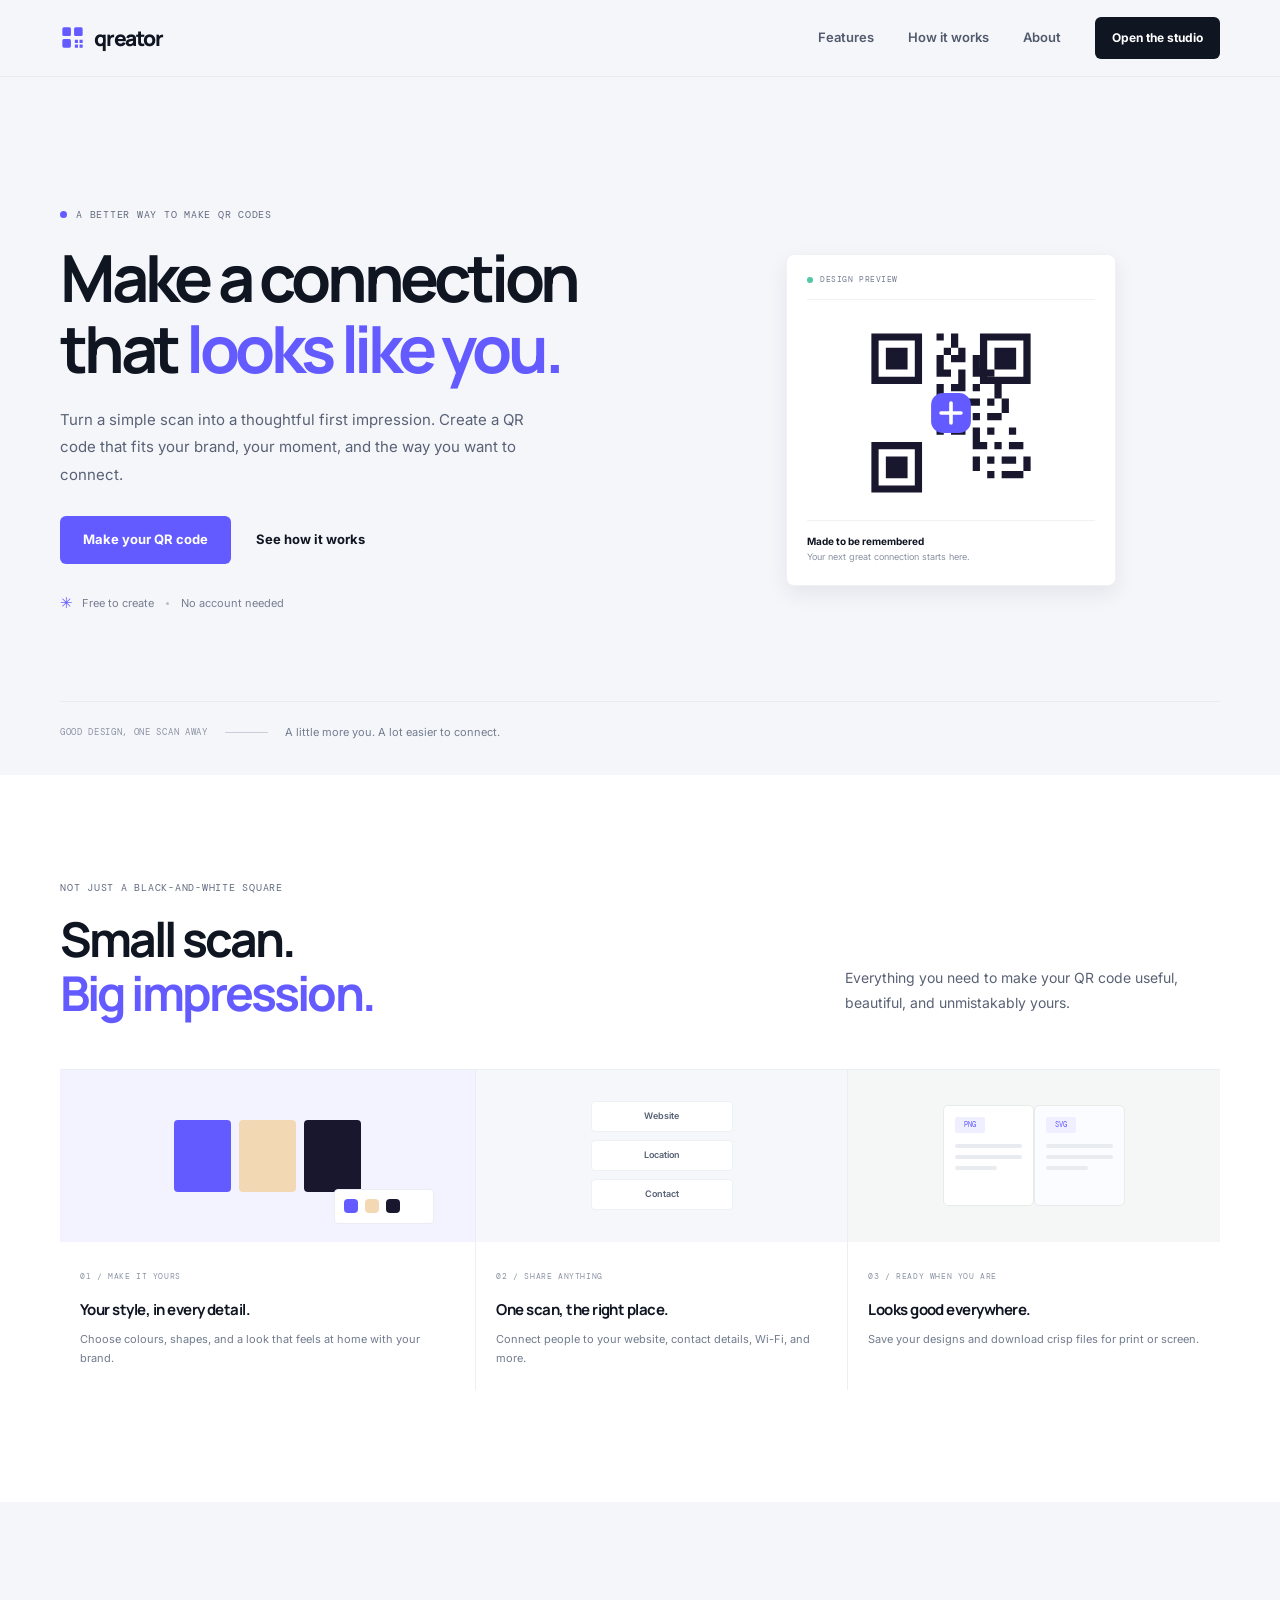
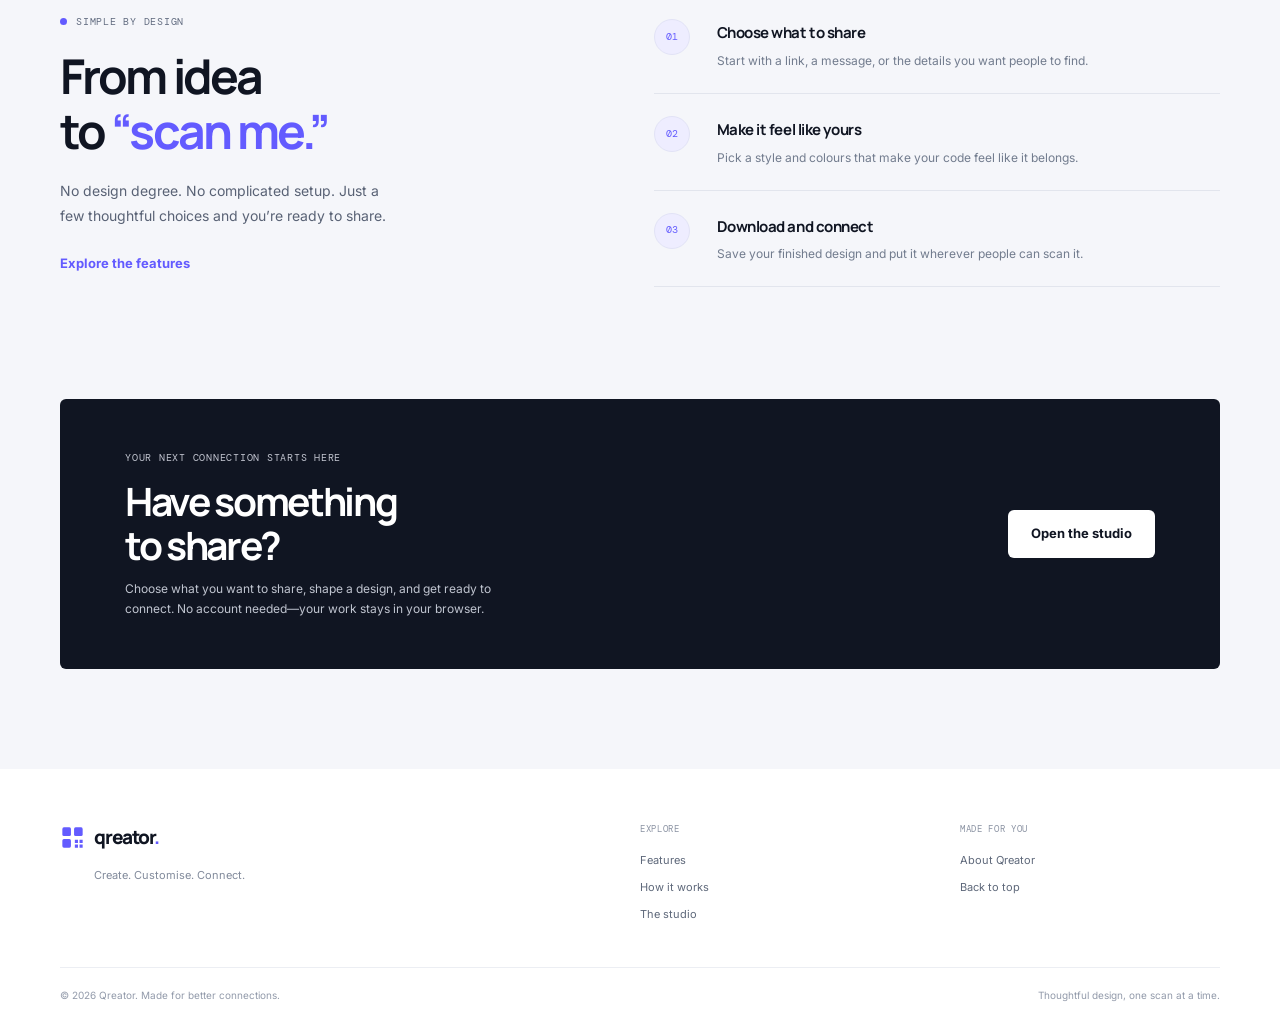
==== index.html @ a84fcf18 "Initial commit: Qreator QR creator app" ====
<!doctype html>
<html lang="en">
  <head>
    <meta charset="utf-8">
    <meta name="viewport" content="width=device-width, initial-scale=1">
    <meta name="theme-color" content="#f5f6fa">
    <meta
      name="description"
      content="Create a QR code that feels like yours. Qreator makes it simple to customise and share a polished QR code."
    >
    <title>Qreator</title>
    <link rel="preconnect" href="https://fonts.googleapis.com">
    <link rel="preconnect" href="https://fonts.gstatic.com" crossorigin>
    <link
      href="https://fonts.googleapis.com/css2?family=DM+Mono:wght@400;500&family=Inter:wght@400;500;600;700&family=Manrope:wght@400;500;600;700;800&display=swap"
      rel="stylesheet"
    >
    <link rel="stylesheet" href="css/style.css">
    <link rel="stylesheet" href="css/animations.css">
    <link rel="stylesheet" href="css/responsive.css">
    <script src="js/main.js" defer></script>
  </head>
  <body>
    <a class="skip-link" href="#main-content">Skip to content</a>

    <header class="site-header">
      <div class="container header-inner">
        <a class="brand" href="#home" aria-label="Qreator home">
          <span class="brand-mark" aria-hidden="true">
            <svg viewBox="0 0 32 32" fill="none">
              <rect x="3" y="3" width="11" height="11" rx="2" fill="currentColor"/>
              <rect x="18" y="3" width="11" height="11" rx="2" fill="currentColor"/>
              <rect x="3" y="18" width="11" height="11" rx="2" fill="currentColor"/>
              <path d="M19 19h4v4h-4zm6 0h4v4h-4zm-6 6h4v4h-4zm6 0h4v4h-4z" fill="currentColor"/>
            </svg>
          </span>
          <span>qreator<span class="brand-period"></span></span>
        </a>

        <button
          class="menu-toggle"
          type="button"
          aria-expanded="false"
          aria-controls="primary-navigation"
          aria-label="Open navigation menu"
        >
          <span></span>
          <span></span>
        </button>

        <nav class="navigation" id="primary-navigation" aria-label="Main navigation">
          <a class="nav-link" href="#features">Features</a>
          <a class="nav-link" href="#how-it-works">How it works</a>
          <a class="nav-link" href="#about">About</a>
          <a class="button button-small button-dark nav-cta" href="studio.html">
            Open the studio
          </a>
        </nav>
      </div>
    </header>

    <main id="main-content">
      <section class="hero section-space" id="home">
        <div class="container hero-grid">
          <div class="hero-copy">
            <p class="eyebrow"><span class="eyebrow-dot"></span> A better way to make QR codes</p>
            <h1>Make a connection<br>that <span>looks like you.</span></h1>
            <p class="hero-description">
              Turn a simple scan into a thoughtful first impression. Create a QR code that fits your
              brand, your moment, and the way you want to connect.
            </p>
            <div class="hero-actions">
              <a class="button button-primary" href="studio.html">
                Make your QR code
              </a>
              <a class="text-link" href="#how-it-works">See how it works</a>
            </div>
            <div class="hero-note">
              <span class="note-icon" aria-hidden="true">✳</span>
              Free to create <span class="note-divider"></span> No account needed
            </div>
          </div>

          <div class="hero-visual" aria-label="A preview of a custom Qreator QR design">
            <div class="design-card">
              <div class="design-card-top">
                <span class="preview-label"><span></span> DESIGN PREVIEW</span>
              </div>
              <div class="qr-art" aria-hidden="true">
                <svg viewBox="0 0 210 210" role="presentation">
                  <rect width="210" height="210" rx="14" fill="#fff"/>
                  <g fill="#19172d">
                    <path d="M17 17h56v56H17zm8 8v40h40V25zm8 8h24v24H33zM137 17h56v56h-56zm8 8v40h40V25zm8 8h24v24h-24zM17 137h56v56H17zm8 8v40h40v-40zm8 8h24v24H33z"/>
                    <path d="M89 17h8v8h-8zm16 0h8v16h-8zm-8 16h8v8h-8zm16 0h8v8h-8zm-24 8h8v16h-8zm16 0h16v8h-16zm24 0h8v16h-8zm-40 16h16v8H89zm24 0h8v16h-8zm16 0h16v8h-16zm16 0h8v8h-8zm-56 16h8v16h-8zm16 0h16v8h-16zm24 0h8v8h-8zm24 0h8v16h-8zm-64 16h8v8h-8zm16 0h8v16h-8zm16 0h16v8h-16zm24 0h8v8h-8zm16 0h8v16h-8zm-72 16h16v8h-16zm24 0h8v16h-8zm16 0h8v8h-8zm16 0h16v8h-16zm-56 16h8v8h-8zm16 0h16v8h-16zm24 0h8v16h-8zm16 0h8v8h-8zm24 0h8v8h-8zm-40 16h16v8h-16zm24 0h8v8h-8zm16 0h16v8h-16zm-40 16h8v16h-8zm16 0h8v8h-8zm16 0h16v8h-16zm24 0h8v16h-8zm-40 16h8v8h-8zm16 0h24v8h-24z"/>
                  </g>
                  <rect x="83" y="83" width="44" height="44" rx="13" fill="#635bff"/>
                  <path d="M94 105h22m-11-11v22" stroke="#fff" stroke-width="4" stroke-linecap="round"/>
                </svg>
              </div>
              <div class="design-card-caption">
                <div>
                  <strong>Made to be remembered</strong>
                  <span>Your next great connection starts here.</span>
                </div>
              </div>
            </div>
          </div>
        </div>
        <div class="hero-bottom container">
          <span class="hero-bottom-label">GOOD DESIGN, ONE SCAN AWAY</span>
          <span class="hero-bottom-line"></span>
          <span class="hero-bottom-copy">A little more you. A lot easier to connect.</span>
        </div>
      </section>

      <section class="features section-space" id="features">
        <div class="container">
          <div class="section-heading">
            <div>
              <p class="eyebrow">Not just a black-and-white square</p>
              <h2>Small scan.<br><span>Big impression.</span></h2>
            </div>
            <p class="section-intro">
              Everything you need to make your QR code useful, beautiful, and unmistakably yours.
            </p>
          </div>

          <div class="feature-grid">
            <article class="feature-card feature-card-large">
              <div class="feature-art feature-art-colour" aria-hidden="true">
                <div class="colour-tile tile-purple"></div>
                <div class="colour-tile tile-cream"></div>
                <div class="colour-tile tile-ink"></div>
                <div class="colour-picker"><span></span><i></i><i></i></div>
              </div>
              <div class="feature-card-copy">
                <span class="feature-index">01 / MAKE IT YOURS</span>
                <h3>Your style, in every detail.</h3>
                <p>Choose colours, shapes, and a look that feels at home with your brand.</p>
              </div>
            </article>
            <article class="feature-card">
              <div class="feature-art feature-art-links" aria-hidden="true">
                <div class="link-chip">Website</div>
                <div class="link-chip">Location</div>
                <div class="link-chip">Contact</div>
              </div>
              <div class="feature-card-copy">
                <span class="feature-index">02 / SHARE ANYTHING</span>
                <h3>One scan, the right place.</h3>
                <p>Connect people to your website, contact details, Wi-Fi, and more.</p>
              </div>
            </article>
            <article class="feature-card">
              <div class="feature-art feature-art-files" aria-hidden="true">
                <div class="file-preview"><span>PNG</span><i></i><i></i><i></i></div>
                <div class="file-preview file-preview-back"><span>SVG</span><i></i><i></i><i></i></div>
              </div>
              <div class="feature-card-copy">
                <span class="feature-index">03 / READY WHEN YOU ARE</span>
                <h3>Looks good everywhere.</h3>
                <p>Save your designs and download crisp files for print or screen.</p>
              </div>
            </article>
          </div>
        </div>
      </section>

      <section class="how-it-works section-space" id="how-it-works">
        <div class="container how-grid">
          <div class="how-copy">
            <p class="eyebrow"><span class="eyebrow-dot"></span> Simple by design</p>
            <h2>From idea<br>to <span>“scan me.”</span></h2>
            <p class="section-intro">
              No design degree. No complicated setup. Just a few thoughtful choices and you’re ready
              to share.
            </p>
            <a class="text-link text-link-purple" href="#features">Explore the features</a>
          </div>
          <ol class="steps-list">
            <li class="step-item">
              <span class="step-number">01</span>
              <div>
                <h3>Choose what to share</h3>
                <p>Start with a link, a message, or the details you want people to find.</p>
              </div>
            </li>
            <li class="step-item">
              <span class="step-number">02</span>
              <div>
                <h3>Make it feel like yours</h3>
                <p>Pick a style and colours that make your code feel like it belongs.</p>
              </div>
            </li>
            <li class="step-item">
              <span class="step-number">03</span>
              <div>
                <h3>Download and connect</h3>
                <p>Save your finished design and put it wherever people can scan it.</p>
              </div>
            </li>
          </ol>
        </div>
      </section>

      <section class="studio-preview section-space" id="studio-preview">
        <div class="container studio-callout">
          <div>
            <p class="eyebrow eyebrow-light">Your next connection starts here</p>
            <h2>Have something<br>to share?</h2>
            <p>Choose what you want to share, shape a design, and get ready to connect. No account needed—your work stays in your browser.</p>
          </div>
          <a class="button button-light" href="studio.html">
            Open the studio
          </a>
        </div>
      </section>
    </main>

    <footer class="site-footer" id="about">
      <div class="container footer-main">
        <div class="footer-brand-block">
          <a class="brand brand-footer" href="#home" aria-label="Qreator home">
            <span class="brand-mark" aria-hidden="true">
              <svg viewBox="0 0 32 32" fill="none">
                <rect x="3" y="3" width="11" height="11" rx="2" fill="currentColor"/>
                <rect x="18" y="3" width="11" height="11" rx="2" fill="currentColor"/>
                <rect x="3" y="18" width="11" height="11" rx="2" fill="currentColor"/>
                <path d="M19 19h4v4h-4zm6 0h4v4h-4zm-6 6h4v4h-4zm6 0h4v4h-4z" fill="currentColor"/>
              </svg>
            </span>
            <span>qreator<span class="brand-period">.</span></span>
          </a>
          <p>Create. Customise. Connect.</p>
        </div>
        <div class="footer-links">
          <span class="footer-label">EXPLORE</span>
          <a href="#features">Features</a>
          <a href="#how-it-works">How it works</a>
          <a href="studio.html">The studio</a>
        </div>
        <div class="footer-links">
          <span class="footer-label">MADE FOR YOU</span>
          <a href="#about">About Qreator</a>
          <a href="#home">Back to top</a>
        </div>
      </div>
      <div class="container footer-bottom">
        <span>© <span id="current-year">2026</span> Qreator. Made for better connections.</span>
        <span>Thoughtful design, one scan at a time.</span>
      </div>
    </footer>
  </body>
</html>
---- css/style.css ----
:root {
  color-scheme: light;
  --color-primary: #635bff;
  --color-navy: #101522;
  --color-lavender: #a5a0ff;
  --color-white: #ffffff;
  --color-slate: #8791a5;
  --color-muted: #596275;
  --color-background: #f5f6fa;
  --color-line: #e8eaf1;
  --font-heading: "Manrope", sans-serif;
  --font-body: "Inter", sans-serif;
  --font-label: "DM Mono", monospace;
  --content-width: 1160px;
}

* {
  box-sizing: border-box;
}

html {
  scroll-behavior: smooth;
  scroll-padding-top: 88px;
}

body {
  min-width: 320px;
  margin: 0;
  background: var(--color-background);
  color: var(--color-navy);
  font-family: var(--font-body);
  font-size: 15px;
  line-height: 1.65;
  -webkit-font-smoothing: antialiased;
}

body,
button,
a {
  -webkit-tap-highlight-color: transparent;
}

a {
  color: inherit;
  text-decoration: none;
}

button {
  font: inherit;
}

svg {
  display: block;
}

.container {
  width: min(var(--content-width), calc(100% - 64px));
  margin-inline: auto;
}

.section-space {
  padding-block: 112px;
}

.skip-link {
  position: fixed;
  z-index: 20;
  top: 12px;
  left: 12px;
  padding: 10px 16px;
  transform: translateY(-160%);
  border-radius: 8px;
  background: var(--color-navy);
  color: var(--color-white);
}

.skip-link:focus {
  transform: translateY(0);
}

.site-header {
  position: sticky;
  z-index: 10;
  top: 0;
  border-bottom: 1px solid rgb(16 21 34 / 6%);
  background: var(--color-background);
}

.header-inner {
  display: flex;
  min-height: 76px;
  align-items: center;
  justify-content: space-between;
}

.brand {
  display: inline-flex;
  align-items: center;
  gap: 9px;
  font-family: var(--font-heading);
  font-size: 21px;
  font-weight: 800;
  letter-spacing: -1.2px;
}

.brand-mark {
  width: 25px;
  color: var(--color-primary);
}

.brand-mark svg {
  width: 100%;
}

.brand-period {
  color: var(--color-primary);
}

.navigation {
  display: flex;
  align-items: center;
  gap: 34px;
}

.nav-link {
  color: #515a6c;
  font-size: 13px;
  font-weight: 600;
  transition: color 180ms ease;
}

.nav-link:hover,
.nav-link:focus-visible {
  color: var(--color-primary);
}

.button {
  display: inline-flex;
  min-height: 48px;
  align-items: center;
  justify-content: center;
  gap: 8px;
  padding: 0 22px;
  border: 1px solid transparent;
  border-radius: 6px;
  font-size: 13px;
  font-weight: 700;
  transition: background-color 160ms ease, color 160ms ease, border-color 160ms ease;
}

.button:focus-visible,
.text-link:focus-visible,
.nav-link:focus-visible,
.footer-links a:focus-visible {
  outline: 3px solid var(--color-lavender);
  outline-offset: 4px;
}

.button-small {
  min-height: 42px;
  padding-inline: 16px;
  font-size: 12px;
}

.button-dark {
  background: var(--color-navy);
  color: var(--color-white);
}

.button-dark:hover {
  background: #282f43;
}

.button-primary {
  background: var(--color-primary);
  color: var(--color-white);
}

.button-primary:hover {
  background: #5048eb;
}

.menu-toggle {
  display: none;
}

.hero {
  overflow: hidden;
  padding-top: 100px;
  padding-bottom: 34px;
}

.hero-grid {
  display: grid;
  min-height: 486px;
  align-items: center;
  grid-template-columns: 1fr 0.94fr;
  gap: 50px;
}

.hero-copy {
  padding-bottom: 18px;
}

.eyebrow {
  display: flex;
  align-items: center;
  gap: 9px;
  margin: 0 0 20px;
  color: #626c80;
  font-family: var(--font-label);
  font-size: 10px;
  letter-spacing: 0.075em;
  line-height: 1.5;
  text-transform: uppercase;
}

.eyebrow-dot {
  width: 7px;
  height: 7px;
  border-radius: 50%;
  background: var(--color-primary);
}

h1,
h2,
h3,
p {
  margin-top: 0;
}

h1,
h2,
h3 {
  font-family: var(--font-heading);
}

h1 {
  margin-bottom: 21px;
  font-size: clamp(42px, 5.25vw, 65px);
  font-weight: 700;
  letter-spacing: -0.065em;
  line-height: 1.1;
}

h1 span,
h2 span {
  color: var(--color-primary);
}

.hero-description {
  max-width: 470px;
  margin-bottom: 27px;
  color: var(--color-muted);
  font-size: 15px;
  line-height: 1.85;
}

.hero-actions {
  display: flex;
  align-items: center;
  gap: 25px;
}

.text-link {
  display: inline-flex;
  align-items: center;
  color: var(--color-navy);
  font-size: 13px;
  font-weight: 700;
  transition: color 160ms ease;
}

.text-link:hover {
  color: var(--color-primary);
}

.hero-note {
  display: flex;
  align-items: center;
  gap: 9px;
  margin-top: 27px;
  color: #777f91;
  font-size: 11px;
}

.note-icon {
  color: var(--color-primary);
  font-size: 15px;
}

.note-divider {
  width: 3px;
  height: 3px;
  margin-inline: 3px;
  border-radius: 50%;
  background: #b6bdc9;
}

.hero-visual {
  position: relative;
  display: grid;
  min-height: 475px;
  place-items: center;
}

.design-card {
  position: relative;
  z-index: 1;
  width: min(330px, 80%);
  padding: 18px 20px 20px;
  border: 1px solid rgb(16 21 34 / 6%);
  border-radius: 8px;
  background: var(--color-white);
  box-shadow: 0 8px 20px rgb(29 35 65 / 8%);
}

.design-card-top {
  display: flex;
  align-items: center;
  justify-content: space-between;
  padding-bottom: 12px;
  border-bottom: 1px solid #f0f1f5;
}

.preview-label {
  display: inline-flex;
  align-items: center;
  gap: 7px;
  color: #737d90;
  font-family: var(--font-label);
  font-size: 8px;
  letter-spacing: 0.07em;
}

.preview-label span {
  width: 6px;
  height: 6px;
  border-radius: 50%;
  background: #51c7a6;
}

.qr-art {
  display: grid;
  padding: 18px 0 12px;
  place-items: center;
}

.qr-art svg {
  width: 190px;
  max-width: 100%;
}

.design-card-caption {
  display: flex;
  align-items: center;
  gap: 11px;
  padding-top: 13px;
  border-top: 1px solid #f0f1f5;
}

.design-card-caption strong,
.design-card-caption span {
  display: block;
}

.design-card-caption strong {
  font-size: 10px;
  line-height: 1.4;
}

.design-card-caption span {
  margin-top: 2px;
  color: #8991a1;
  font-size: 9px;
}

.hero-bottom {
  display: flex;
  align-items: center;
  gap: 17px;
  margin-top: 38px;
  padding-top: 21px;
  border-top: 1px solid var(--color-line);
}

.hero-bottom-label,
.feature-index,
.footer-label {
  color: #8b93a3;
  font-family: var(--font-label);
  font-size: 9px;
  letter-spacing: 0.075em;
}

.hero-bottom-line {
  width: 43px;
  height: 1px;
  background: #c9cdd7;
}

.hero-bottom-copy {
  color: #737d90;
  font-size: 11px;
}

.features {
  padding-top: 105px;
  background: var(--color-white);
}

.section-heading {
  display: flex;
  align-items: flex-end;
  justify-content: space-between;
  gap: 50px;
  margin-bottom: 48px;
}

.section-heading .eyebrow {
  margin-bottom: 17px;
}

h2 {
  margin-bottom: 0;
  font-size: clamp(36px, 4vw, 48px);
  font-weight: 700;
  letter-spacing: -0.06em;
  line-height: 1.13;
}

.section-intro {
  max-width: 375px;
  margin-bottom: 5px;
  color: var(--color-muted);
  font-size: 14px;
  line-height: 1.8;
}

.feature-grid {
  display: grid;
  grid-template-columns: 1.12fr 1fr 1fr;
  gap: 0;
  border-top: 1px solid #eceef3;
}

.feature-card {
  overflow: hidden;
  min-width: 0;
  border-right: 1px solid #eceef3;
}

.feature-card:last-child {
  border-right: 0;
}

.feature-art {
  position: relative;
  display: flex;
  height: 172px;
  align-items: center;
  justify-content: center;
  overflow: hidden;
  background: #f6f5ff;
}

.feature-art-colour {
  gap: 8px;
  background: #f3f2ff;
}

.colour-tile {
  width: 57px;
  height: 72px;
  border-radius: 4px;
}

.tile-purple {
  background: var(--color-primary);
}

.tile-cream {
  background: #f3d9b3;
}

.tile-ink {
  background: #19172d;
}

.colour-picker {
  position: absolute;
  right: 10%;
  bottom: 18px;
  display: flex;
  width: 100px;
  height: 35px;
  align-items: center;
  gap: 7px;
  padding: 0 9px;
  border: 1px solid #ececf4;
  border-radius: 4px;
  background: white;
}

.colour-picker span,
.colour-picker i {
  width: 14px;
  height: 14px;
  border-radius: 4px;
  background: var(--color-primary);
}

.colour-picker i:nth-of-type(1) {
  background: #f3d9b3;
}

.colour-picker i:nth-of-type(2) {
  background: #19172d;
}

.feature-art-links {
  flex-direction: column;
  gap: 8px;
  background: #f5f7fa;
}

.link-chip {
  display: flex;
  width: 142px;
  height: 31px;
  align-items: center;
  justify-content: center;
  border: 1px solid #edf0f5;
  border-radius: 4px;
  background: white;
  color: #566074;
  font-size: 9px;
  font-weight: 600;
}

.feature-art-files {
  background: #f4f7f5;
}

.file-preview {
  display: flex;
  width: 91px;
  height: 101px;
  flex-direction: column;
  gap: 7px;
  padding: 11px;
  border: 1px solid #e8ece8;
  border-radius: 5px;
  background: white;
}

.file-preview-back {
  background: #fbfcff;
}

.file-preview span {
  width: 30px;
  margin-bottom: 4px;
  padding: 2px 4px;
  border-radius: 2px;
  background: #f0efff;
  color: var(--color-primary);
  font-family: var(--font-label);
  font-size: 7px;
  text-align: center;
}

.file-preview i {
  height: 4px;
  border-radius: 5px;
  background: #e8ebf0;
}

.file-preview i:last-child {
  width: 62%;
}

.feature-card-copy {
  padding: 20px 20px 23px;
}

.feature-index {
  font-size: 8px;
}

.feature-card h3 {
  margin: 12px 0 7px;
  font-size: 15px;
  font-weight: 700;
  letter-spacing: -0.035em;
}

.feature-card p {
  margin-bottom: 0;
  color: #727c8e;
  font-size: 11px;
  line-height: 1.7;
}

.how-it-works {
  background: #f5f6fa;
}

.how-grid {
  display: grid;
  grid-template-columns: 0.9fr 1.1fr;
  gap: 130px;
}

.how-copy .eyebrow {
  margin-bottom: 20px;
}

.how-copy h2 {
  margin-bottom: 20px;
}

.how-copy .section-intro {
  max-width: 345px;
  margin-bottom: 23px;
}

.text-link-purple {
  color: var(--color-primary);
}

.steps-list {
  display: flex;
  flex-direction: column;
  margin: 0;
  padding: 0;
  list-style: none;
}

.step-item {
  display: grid;
  grid-template-columns: 45px 1fr;
  gap: 18px;
  padding: 22px 0;
  border-bottom: 1px solid #e2e5ed;
}

.step-item:first-child {
  padding-top: 5px;
}

.step-number {
  display: grid;
  width: 36px;
  height: 36px;
  border: 1px solid #e2e3f6;
  border-radius: 50%;
  background: #eeedff;
  color: var(--color-primary);
  font-family: var(--font-label);
  font-size: 10px;
  place-items: center;
}

.step-item h3 {
  margin: 2px 0 5px;
  font-size: 15px;
  letter-spacing: -0.03em;
}

.step-item p {
  max-width: 390px;
  margin: 0;
  color: #727c8e;
  font-size: 12px;
}

.studio-preview {
  padding-top: 0;
  padding-bottom: 100px;
  background: #f5f6fa;
}

.studio-callout {
  position: relative;
  display: flex;
  min-height: 270px;
  align-items: center;
  justify-content: space-between;
  overflow: hidden;
  padding: 50px 65px;
  border-radius: 6px;
  background: var(--color-navy);
  color: white;
}

.studio-callout > div {
  position: relative;
  z-index: 1;
  max-width: 470px;
}

.eyebrow-light {
  margin-bottom: 14px;
  color: #c2c5d0;
}

.studio-callout h2 {
  margin-bottom: 12px;
  font-size: 39px;
}

.studio-callout h2 span {
  color: var(--color-lavender);
}

.studio-callout p:last-child {
  max-width: 410px;
  margin-bottom: 0;
  color: #c0c5d0;
  font-size: 12px;
}

.button-light {
  position: relative;
  z-index: 1;
  flex-shrink: 0;
  background: white;
  color: var(--color-navy);
}

.button-light:hover {
  background: #efefff;
}

.site-footer {
  padding-top: 53px;
  background: white;
}

.footer-main {
  display: grid;
  grid-template-columns: 2fr 1fr 1fr;
  gap: 60px;
  padding-bottom: 44px;
}

.brand-footer {
  font-size: 19px;
}

.footer-brand-block p {
  margin: 8px 0 0 34px;
  color: #818a9b;
  font-size: 11px;
}

.footer-links {
  display: flex;
  flex-direction: column;
  align-items: flex-start;
  gap: 9px;
}

.footer-label {
  margin-bottom: 5px;
}

.footer-links a {
  color: #5e687a;
  font-size: 11px;
  transition: color 180ms ease;
}

.footer-links a:hover {
  color: var(--color-primary);
}

.footer-bottom {
  display: flex;
  min-height: 55px;
  align-items: center;
  justify-content: space-between;
  border-top: 1px solid #eceef3;
  color: #929aaa;
  font-size: 10px;
}
---- css/animations.css ----
@keyframes rise-in {
  from {
    opacity: 0.7;
    translate: 0 4px;
  }

  to {
    opacity: 1;
    translate: 0 0;
  }
}

.hero-copy {
  animation: rise-in 300ms ease-out both;
}

.design-card {
  animation: rise-in 320ms 60ms ease-out both;
}

@media (prefers-reduced-motion: reduce) {
  .hero-copy,
  .design-card {
    animation: none;
  }
}
---- css/responsive.css ----
@media (max-width: 900px) {
  .container {
    width: min(var(--content-width), calc(100% - 48px));
  }

  .navigation {
    gap: 21px;
  }

  .hero-grid {
    grid-template-columns: 1.05fr 0.95fr;
    gap: 20px;
  }

  .hero-visual {
    min-height: 410px;
  }

  .feature-grid {
    grid-template-columns: repeat(2, 1fr);
  }

  .feature-card-large {
    grid-column: span 2;
  }

  .feature-card:nth-child(2) {
    border-right: 1px solid #eceef3;
  }

  .feature-card:nth-child(3) {
    border-right: 0;
  }

  .feature-card-large .feature-art {
    height: 150px;
  }

  .how-grid {
    gap: 70px;
  }
}

@media (max-width: 640px) {
  html {
    scroll-padding-top: 72px;
  }

  .container {
    width: calc(100% - 40px);
  }

  .section-space {
    padding-block: 76px;
  }

  .header-inner {
    min-height: 68px;
  }

  .brand {
    font-size: 19px;
  }

  .brand-mark {
    width: 22px;
  }

  .menu-toggle {
    display: flex;
    width: 42px;
    height: 42px;
    flex-direction: column;
    align-items: center;
    justify-content: center;
    gap: 5px;
    border: 1px solid #e5e7ee;
    border-radius: 8px;
    background: white;
    cursor: pointer;
  }

  .menu-toggle span {
    width: 16px;
    height: 2px;
    border-radius: 2px;
    background: var(--color-navy);
    transition: transform 180ms ease;
  }

  .menu-toggle[aria-expanded="true"] span:first-child {
    transform: translateY(3.5px) rotate(45deg);
  }

  .menu-toggle[aria-expanded="true"] span:last-child {
    transform: translateY(-3.5px) rotate(-45deg);
  }

  .navigation {
    position: absolute;
    top: 68px;
    right: 0;
    left: 0;
    display: none;
    align-items: stretch;
    gap: 0;
    padding: 10px 20px 20px;
    border-bottom: 1px solid #e8eaf1;
    background: var(--color-background);
    box-shadow: 0 6px 12px rgb(16 21 34 / 4%);
  }

  .navigation.is-open {
    display: flex;
    flex-direction: column;
  }

  .nav-link {
    padding: 13px 2px;
    border-bottom: 1px solid #e8eaf1;
  }

  .nav-cta {
    margin-top: 14px;
  }

  .hero {
    padding-top: 63px;
    padding-bottom: 30px;
  }

  .hero-grid {
    grid-template-columns: 1fr;
    gap: 8px;
  }

  .hero-copy {
    padding: 0;
  }

  .eyebrow {
    margin-bottom: 17px;
    font-size: 9px;
  }

  h1 {
    margin-bottom: 17px;
    font-size: clamp(42px, 11vw, 58px);
  }

  .hero-description {
    max-width: 480px;
    margin-bottom: 22px;
    font-size: 14px;
  }

  .hero-actions {
    flex-wrap: wrap;
    gap: 17px;
  }

  .button {
    min-height: 49px;
    padding-inline: 17px;
  }

  .hero-note {
    margin-top: 22px;
    font-size: 10px;
  }

  .hero-visual {
    min-height: 370px;
    margin-top: 8px;
  }

  .design-card {
    width: min(290px, 78%);
  }

  .qr-art svg {
    width: 174px;
  }

  .hero-bottom {
    flex-wrap: wrap;
    gap: 9px 12px;
    margin-top: 25px;
  }

  .hero-bottom-label {
    font-size: 8px;
  }

  .hero-bottom-copy {
    width: 100%;
    padding-left: 0;
  }

  .features {
    padding-top: 75px;
  }

  .section-heading {
    display: block;
    margin-bottom: 31px;
  }

  h2 {
    font-size: clamp(35px, 9vw, 44px);
  }

  .section-intro {
    margin-top: 15px;
    font-size: 13px;
  }

  .feature-grid {
    grid-template-columns: 1fr;
    gap: 0;
  }

  .feature-card-large {
    grid-column: auto;
  }

  .feature-card,
  .feature-card:nth-child(2),
  .feature-card:last-child {
    grid-column: auto;
    border-right: 0;
    border-top: 1px solid #eceef3;
  }

  .feature-card:first-child {
    border-top: 0;
  }

  .feature-card-large .feature-art,
  .feature-art {
    height: 152px;
  }

  .feature-card-copy {
    padding: 17px 17px 19px;
  }

  .how-grid {
    grid-template-columns: 1fr;
    gap: 33px;
  }

  .how-copy .section-intro {
    margin-top: 17px;
  }

  .step-item {
    grid-template-columns: 40px 1fr;
    gap: 12px;
    padding: 18px 0;
  }

  .studio-preview {
    padding-top: 0;
    padding-bottom: 72px;
  }

  .studio-callout {
    min-height: 320px;
    flex-direction: column;
    align-items: flex-start;
    justify-content: center;
    gap: 23px;
    padding: 34px 26px;
  }

  .studio-callout h2 {
    font-size: 35px;
  }

  .footer-main {
    grid-template-columns: 1fr 1fr;
    gap: 33px 20px;
    padding-bottom: 34px;
  }

  .footer-brand-block {
    grid-column: span 2;
  }

  .footer-bottom {
    min-height: 70px;
    flex-direction: column;
    align-items: flex-start;
    justify-content: center;
    gap: 3px;
    padding-block: 12px;
    font-size: 9px;
  }
}

@media (prefers-reduced-motion: reduce) {
  html {
    scroll-behavior: auto;
  }

  *,
  *::before,
  *::after {
    animation-duration: 0.01ms !important;
    animation-iteration-count: 1 !important;
    transition-duration: 0.01ms !important;
    scroll-behavior: auto !important;
  }
}
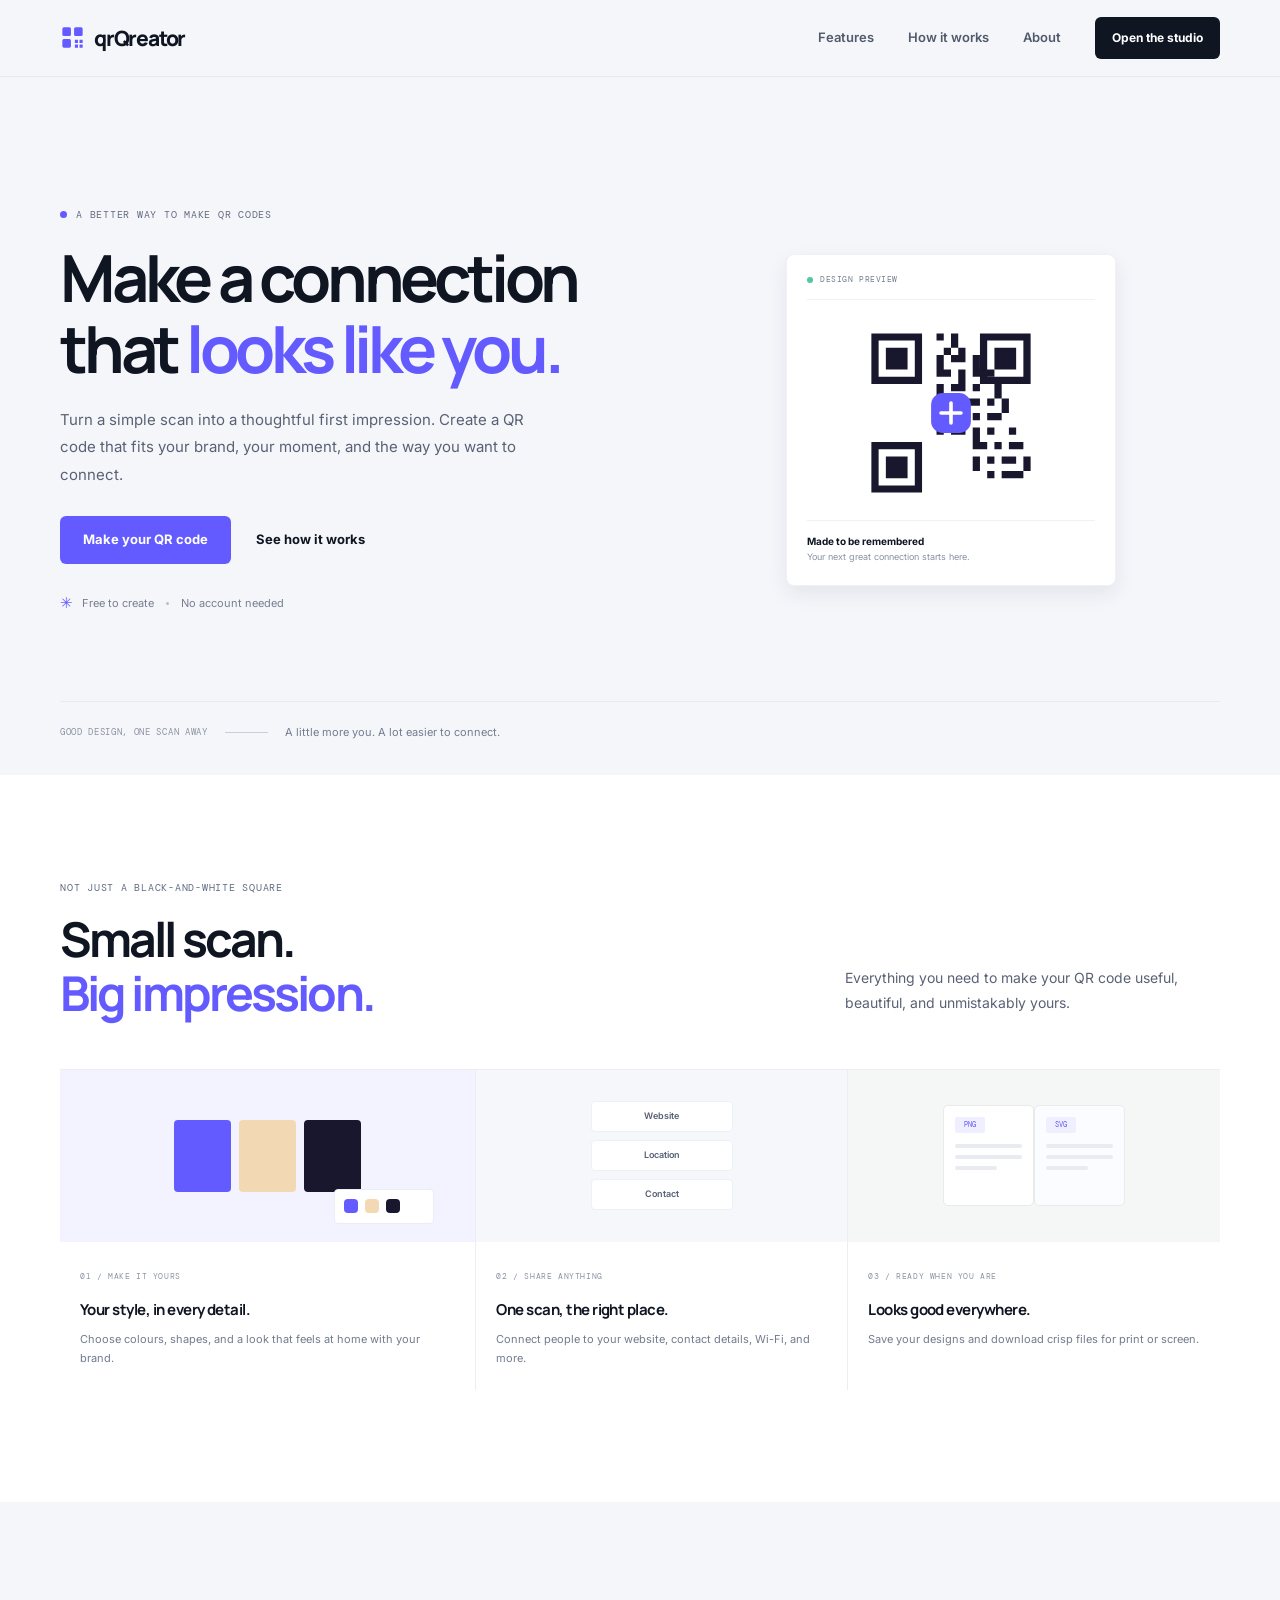
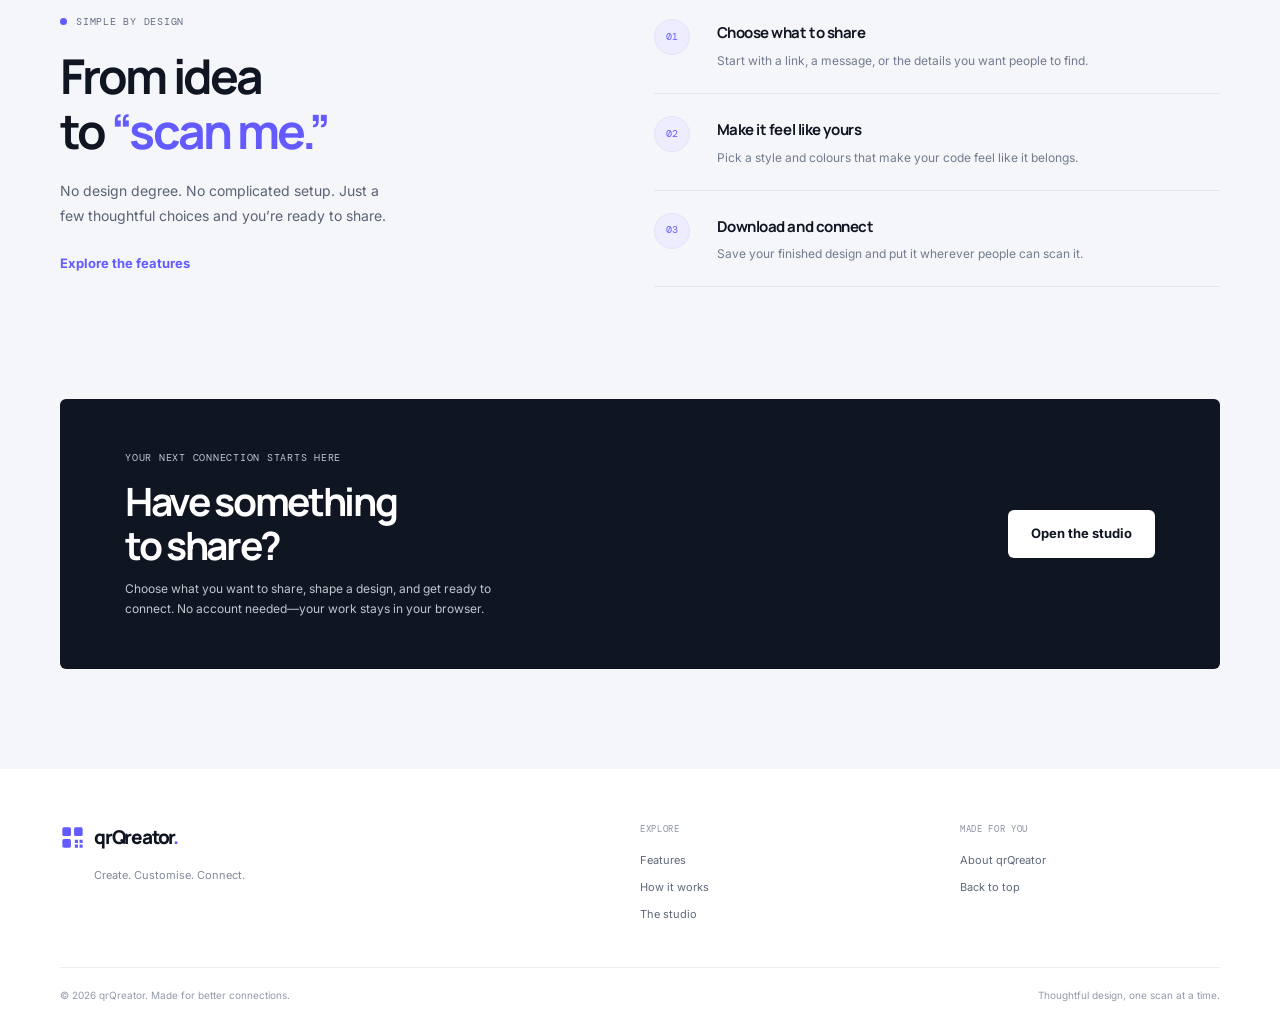
==== commit 46f38e84: "Update index.html, studio.html and studio.js" ====
--- a/index.html
+++ b/index.html
@@ -6,9 +6,9 @@
     <meta name="theme-color" content="#f5f6fa">
     <meta
       name="description"
-      content="Create a QR code that feels like yours. Qreator makes it simple to customise and share a polished QR code."
+      content="Create a QR code that feels like yours. qrQreator makes it simple to customise and share a polished QR code."
     >
-    <title>Qreator</title>
+    <title>qrQreator</title>
     <link rel="preconnect" href="https://fonts.googleapis.com">
     <link rel="preconnect" href="https://fonts.gstatic.com" crossorigin>
     <link
@@ -25,7 +25,7 @@
 
     <header class="site-header">
       <div class="container header-inner">
-        <a class="brand" href="#home" aria-label="Qreator home">
+        <a class="brand" href="#home" aria-label="qrQreator home">
           <span class="brand-mark" aria-hidden="true">
             <svg viewBox="0 0 32 32" fill="none">
               <rect x="3" y="3" width="11" height="11" rx="2" fill="currentColor"/>
@@ -34,7 +34,7 @@
               <path d="M19 19h4v4h-4zm6 0h4v4h-4zm-6 6h4v4h-4zm6 0h4v4h-4z" fill="currentColor"/>
             </svg>
           </span>
-          <span>qreator<span class="brand-period"></span></span>
+          <span>qrQreator<span class="brand-period"></span></span>
         </a>
 
         <button
@@ -81,7 +81,7 @@
             </div>
           </div>
 
-          <div class="hero-visual" aria-label="A preview of a custom Qreator QR design">
+          <div class="hero-visual" aria-label="A preview of a custom qrQreator QR design">
             <div class="design-card">
               <div class="design-card-top">
                 <span class="preview-label"><span></span> DESIGN PREVIEW</span>
@@ -220,7 +220,7 @@
     <footer class="site-footer" id="about">
       <div class="container footer-main">
         <div class="footer-brand-block">
-          <a class="brand brand-footer" href="#home" aria-label="Qreator home">
+          <a class="brand brand-footer" href="#home" aria-label="qrQreator home">
             <span class="brand-mark" aria-hidden="true">
               <svg viewBox="0 0 32 32" fill="none">
                 <rect x="3" y="3" width="11" height="11" rx="2" fill="currentColor"/>
@@ -229,7 +229,7 @@
                 <path d="M19 19h4v4h-4zm6 0h4v4h-4zm-6 6h4v4h-4zm6 0h4v4h-4z" fill="currentColor"/>
               </svg>
             </span>
-            <span>qreator<span class="brand-period">.</span></span>
+            <span>qrQreator<span class="brand-period">.</span></span>
           </a>
           <p>Create. Customise. Connect.</p>
         </div>
@@ -241,12 +241,12 @@
         </div>
         <div class="footer-links">
           <span class="footer-label">MADE FOR YOU</span>
-          <a href="#about">About Qreator</a>
+          <a href="#about">About qrQreator</a>
           <a href="#home">Back to top</a>
         </div>
       </div>
       <div class="container footer-bottom">
-        <span>© <span id="current-year">2026</span> Qreator. Made for better connections.</span>
+        <span>© <span id="current-year">2026</span> qrQreator. Made for better connections.</span>
         <span>Thoughtful design, one scan at a time.</span>
       </div>
     </footer>
